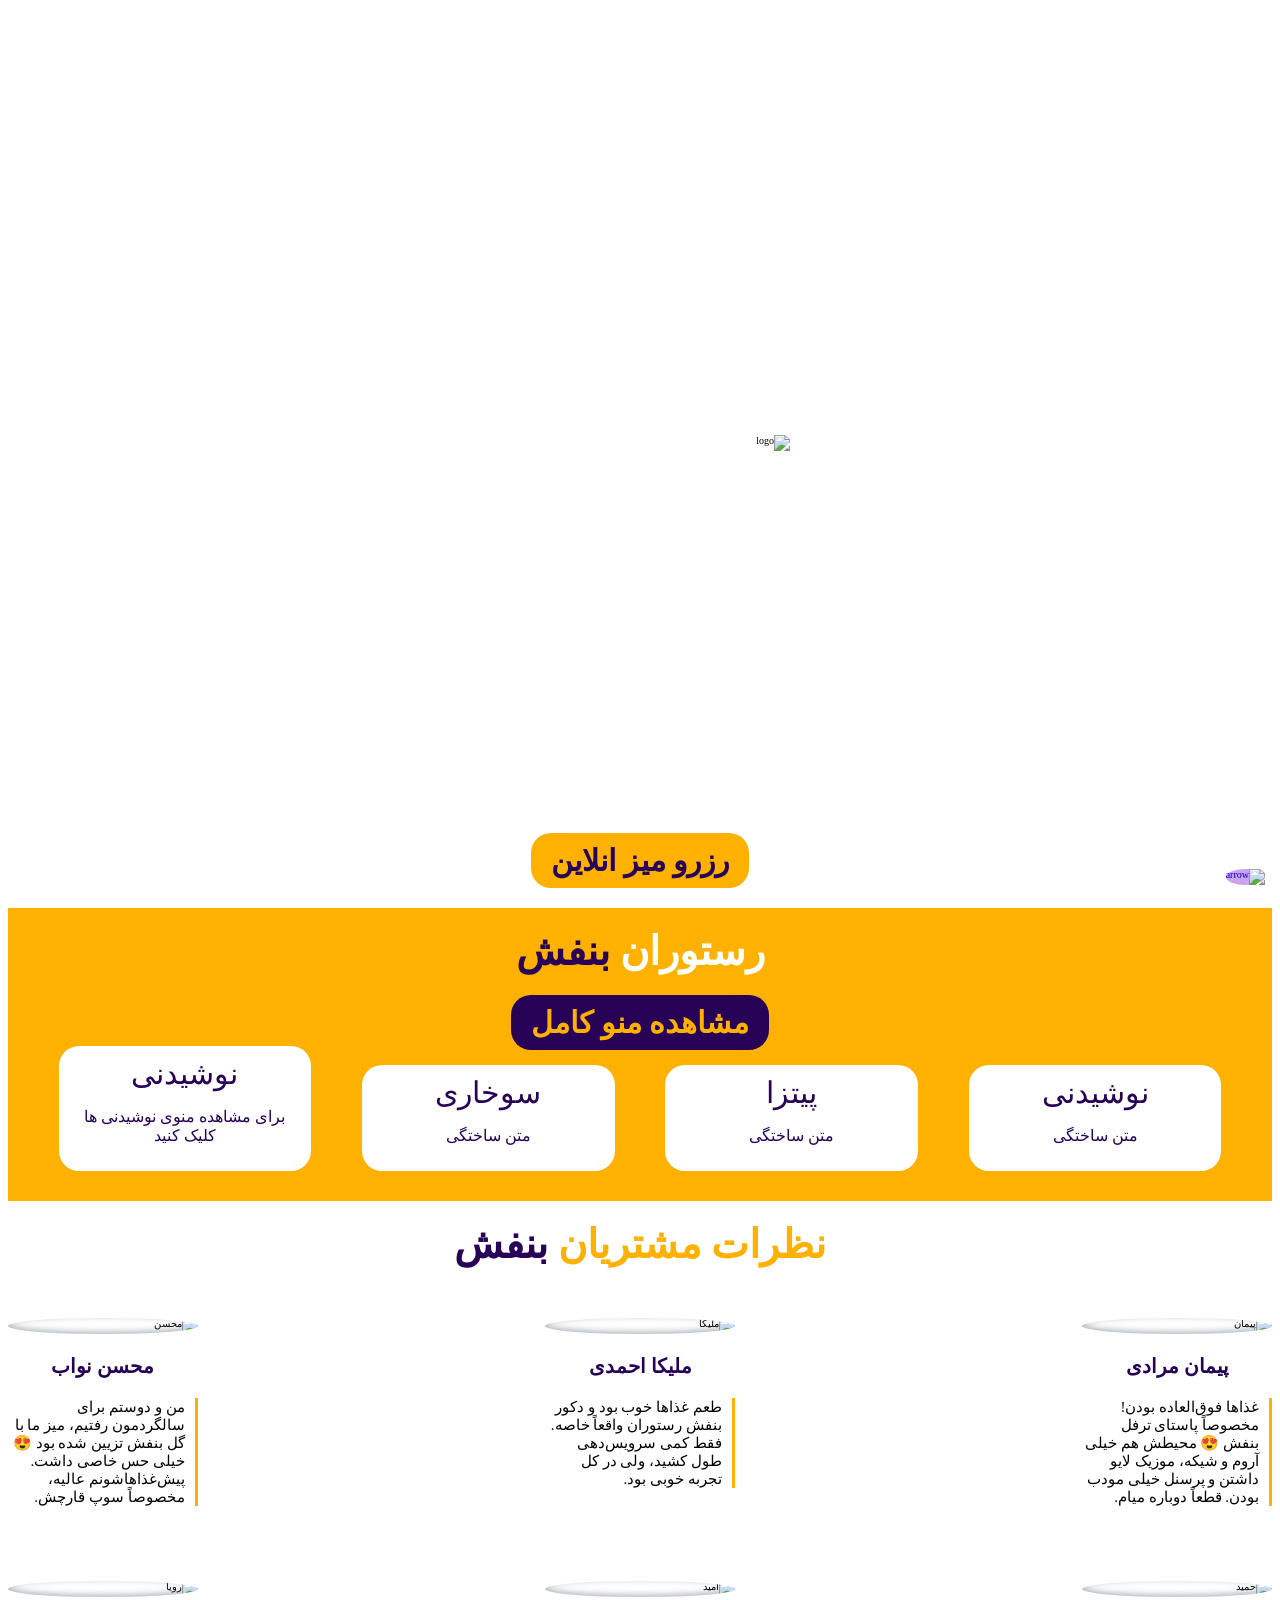
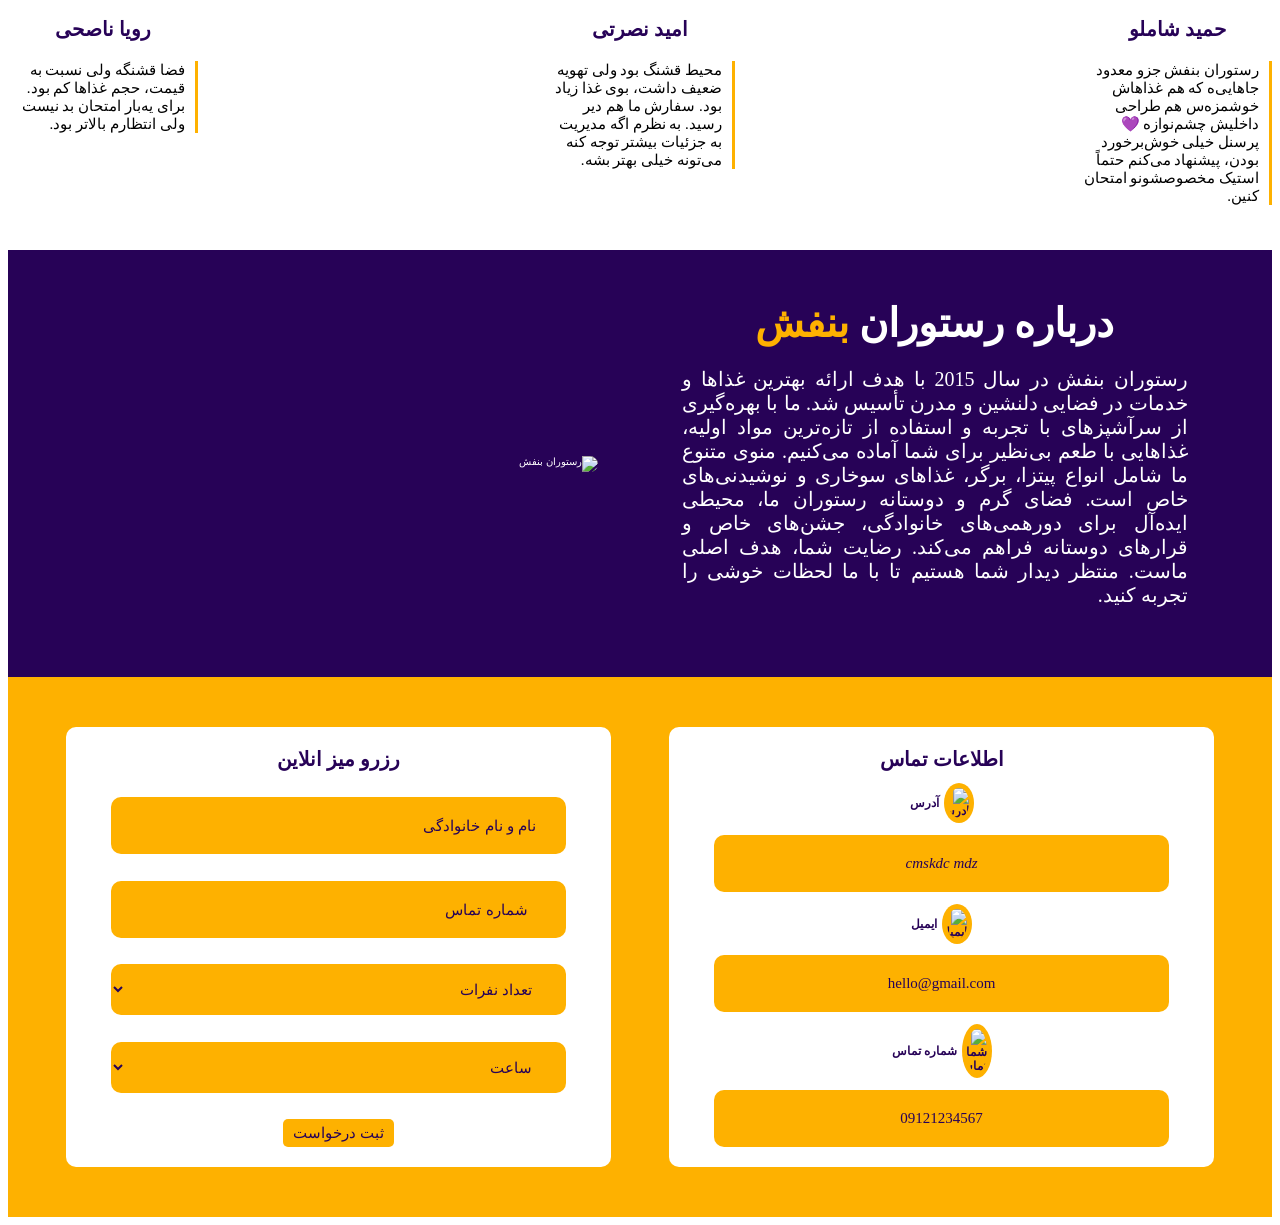
==== index.html @ ed935af2 "add drinks menu" ====
<!doctype html>
<html lang="fa" dir="rtl">
  <head>
    <meta charset="UTF-8" />
    <meta name="viewport" content="width=device-width, initial-scale=1.0" />
    <title>رستوران بنفش</title>
    <link rel="stylesheet" href="./styles/styles.css" />
    <link rel="stylesheet" href="./styles/normalize.css" />
    <link rel="shortcut icon" href="./images/fav.png" type="image/x-icon" />
  </head>
  <body>
    <header class="header" id="header">
      <nav class="navbar">
        <a href="./index.html" class="nav-item">خانه</a>
        <a href="#menu" class="nav-item">منو</a>
        <a href="#about-us" class="nav-item">درباره ما</a>
        <a href="#comments" class="nav-item">نظرات</a>
        <a href="#footer" class="nav-item">تماس با ما</a>
      </nav>
      <img src="./images/banafsh-logo.png" alt="logo" class="logo" />
      <a href="" class="button button-yellow">رزرو میز انلاین</a>
    </header>
    <main>
      <section class="menu" id="menu">
        <h1>
          رستوران
          <span class="purple">بنفش</span>
        </h1>
        <a href="" class="button button-purple">مشاهده منو کامل</a>
        <div class="menu-items">
          <figure class="menu-item">
            <img src="images/burger.png" alt="نوشیدنی" class="menu-item-img" />
            <figcaption class="menu-item-text">
              <h2>نوشیدنی</h2>
              <p>متن ساختگی</p>
            </figcaption>
          </figure>
          <figure class="menu-item">
            <img src="./images/pizza.png" alt="پیتزا" class="menu-item-img" />
            <figcaption class="menu-item-text">
              <h2>پیتزا</h2>
              <p>متن ساختگی</p>
            </figcaption>
          </figure>
          <figure class="menu-item">
            <img
              src="./images/barbecue.png"
              alt="سوخاری"
              class="menu-item-img"
            />
            <figcaption class="menu-item-text">
              <h2>سوخاری</h2>
              <p>متن ساختگی</p>
            </figcaption>
          </figure>
          <a href="./pages/drink.html">
            <figure class="menu-item">
              <img src="./images/drink.png" alt="برگر" class="menu-item-img" />
              <figcaption class="menu-item-text">
                <h2>نوشیدنی</h2>
                <p>برای مشاهده منوی نوشیدنی ها کلیک کنید</p>
              </figcaption>
            </figure>
          </a>
        </div>
      </section>
      <section class="comments" id="comments">
        <h2>
          نظرات مشتریان
          <span class="purple">بنفش</span>
        </h2>
        <div class="comment-items">
          <figure class="comment-item">
            <img
              src="./images/peyman.png"
              class="comment-item-img"
              alt="پیمان"
            />
            <figcaption class="comment-item-text">
              <h3>پیمان مرادی</h3>
              <p>
                غذاها فوق‌العاده بودن! مخصوصاً پاستای ترفل بنفش 😍 محیطش هم خیلی
                آروم و شیکه، موزیک لایو داشتن و پرسنل خیلی مودب بودن. قطعاً
                دوباره میام.
              </p>
            </figcaption>
          </figure>
          <figure class="comment-item">
            <img
              src="./images/melika.png"
              class="comment-item-img"
              alt="ملیکا"
            />
            <figcaption class="comment-item-text">
              <h3>ملیکا احمدی</h3>
              <p>
                طعم غذاها خوب بود و دکور بنفش رستوران واقعاً خاصه. فقط کمی
                سرویس‌دهی طول کشید، ولی در کل تجربه خوبی بود.
              </p>
            </figcaption>
          </figure>
          <figure class="comment-item">
            <img
              src="./images/mohsen.png"
              class="comment-item-img"
              alt="محسن"
            />
            <figcaption class="comment-item-text">
              <h3>محسن نواب</h3>
              <p>
                من و دوستم برای سالگردمون رفتیم، میز ما با گل بنفش تزیین شده بود
                😍 خیلی حس خاصی داشت. پیش‌غذاهاشونم عالیه، مخصوصاً سوپ قارچش.
              </p>
            </figcaption>
          </figure>
          <figure class="comment-item">
            <img src="./images/hamid.png" class="comment-item-img" alt="حمید" />
            <figcaption class="comment-item-text">
              <h3>حمید شاملو</h3>
              <p>
                رستوران بنفش جزو معدود جاهایی‌ه که هم غذاهاش خوشمزه‌س هم طراحی
                داخلیش چشم‌نوازه 💜 پرسنل خیلی خوش‌برخورد بودن، پیشنهاد می‌کنم
                حتماً استیک مخصوصشونو امتحان کنین.
              </p>
            </figcaption>
          </figure>
          <figure class="comment-item">
            <img src="./images/omid.png" class="comment-item-img" alt="امید " />
            <figcaption class="comment-item-text">
              <h3>امید نصرتی</h3>
              <p>
                محیط قشنگ بود ولی تهویه ضعیف داشت، بوی غذا زیاد بود. سفارش ما هم
                دیر رسید. به نظرم اگه مدیریت به جزئیات بیشتر توجه کنه می‌تونه
                خیلی بهتر بشه.
              </p>
            </figcaption>
          </figure>
          <figure class="comment-item">
            <img src="./images/roya.png" class="comment-item-img" alt="رویا" />
            <figcaption class="comment-item-text">
              <h3>رویا ناصحی</h3>
              <p>
                فضا قشنگه ولی نسبت به قیمت، حجم غذاها کم بود. برای یه‌بار امتحان
                بد نیست ولی انتظارم بالاتر بود.
              </p>
            </figcaption>
          </figure>
        </div>
      </section>
      <section class="about-us" id="about-us">
        <div class="about-us-text">
          <h2>
            درباره رستوران
            <span class="yellow">بنفش</span>
          </h2>
          <p>
            رستوران بنفش در سال 2015 با هدف ارائه بهترین غذاها و خدمات در فضایی
            دلنشین و مدرن تأسیس شد. ما با بهره‌گیری از سرآشپزهای با تجربه و
            استفاده از تازه‌ترین مواد اولیه، غذاهایی با طعم بی‌نظیر برای شما
            آماده می‌کنیم. منوی متنوع ما شامل انواع پیتزا، برگر، غذاهای سوخاری و
            نوشیدنی‌های خاص است. فضای گرم و دوستانه رستوران ما، محیطی ایده‌آل
            برای دورهمی‌های خانوادگی، جشن‌های خاص و قرارهای دوستانه فراهم
            می‌کند. رضایت شما، هدف اصلی ماست. منتظر دیدار شما هستیم تا با ما
            لحظات خوشی را تجربه کنید.
          </p>
        </div>
        <img
          src="./images/banafsh.png"
          alt="رستوران بنفش"
          class="about-us-img"
        />
      </section>
    </main>
    <footer class="footer" id="footer">
      <section class="contact-us">
        <h2>اطلاعات تماس</h2>
        <div class="contact-us-item">
          <h3 class="contact-us-title">
            <img src="./images/location.svg" alt="ادرس" />
            آدرس
          </h3>
          <address>cmskdc mdz</address>
        </div>
        <div class="contact-us-item">
          <h3 class="contact-us-title">
            <img src="./images/mail.svg" alt="ایمیل" />
            ایمیل
          </h3>
          <a href="hello@gmail.com">hello@gmail.com</a>
        </div>
        <div class="contact-us-item">
          <h3 class="contact-us-title">
            <img src="./images/phone.svg" alt="شماره تماس" />
            شماره تماس
          </h3>
          <a href="tel:09121234567">09121234567</a>
        </div>
      </section>

      <form action="" class="form">
        <h2>رزرو میز انلاین</h2>
        <input
          type="text"
          name="name"
          id="name"
          placeholder="نام و نام خانوادگی"
          class="input"
        />
        <input
          type="tel"
          name="phone"
          id="phone"
          placeholder="  شماره تماس"
          class="input"
          dir="rtl"
        />
        <select name="" id="" class="input">
          <option value="">تعداد نفرات</option>
          <option value="1">یک</option>
          <option value="2">دو</option>
        </select>
        <select name="" id="" class="input">
          <option value="">ساعت</option>
          <option value="13">13</option>
          <option value="14">14</option>
        </select>
        <input type="submit" value="ثبت درخواست" class="form-button" />
      </form>
    </footer>
    <a href="#header" class="float">
      <img src="./images/arrow.svg" alt="arrow" />
    </a>
  </body>
</html>
---- styles/styles.css ----
/* general */
@font-face {
  font-family: vazir;
  src: url(../fonts/Vazirmatn-VariableFont_wght.ttf);
}

html {
  font-size: 62.5%;
  scroll-behavior: smooth;
}

body {
  font-family: vazir;
}

.yellow {
  color: var(--Yellow);
}
:root {
  --Purple: #270257;
  --Yellow: #feb100;
  --Black: #000000;
  --White: #ffffff;
  --Nav-button: rgba(255, 255, 255, 0.05);
  --Nav-hover: rgba(255, 255, 255, 0.1);
}

.header {
  display: flex;
  flex-direction: column;
  width: 100%;
  height: 100vh;
  align-items: center;
  justify-content: space-between;
  background: url("../images/banner.png");
  background-repeat: no-repeat;
  background-size: cover;
}
.navbar {
  display: flex;
  width: 100%;
  justify-content: flex-start;
  flex-wrap: wrap;
}
.nav-item {
  color: var(--White);
  background-color: var(--Nav-button);
  margin: 0.5rem;
  font-size: 2rem;
  padding: 0.5rem 1rem;
  border-radius: 1rem;
  transition: 0.2s ease-in-out;
}
.nav-item:hover {
  background-color: var(--Nav-hover);
  transform: translateY(0.2rem);
}
.logo {
  width: 30rem;
}

.button {
  background-color: var(--Yellow);
  color: var(--Purple);
  border-radius: 2rem;
  padding: 1rem 2rem;
  font-size: 3rem;
  font-weight: 600;

  transition: 0.2s ease-in-out;
}
.header .button {
  margin-bottom: 2rem;
}

.button-yellow {
  background-color: var(--Yellow);
  color: var(--Purple);
}

.button-yellow:hover,
.button-purple:hover {
  background-color: var(--White);
}

@media only screen and (max-width: 600px) {
  .header {
    background: url(../images/banner-mobile.png);
    background-size: cover;
  }
  .navbar {
    flex-direction: column;
  }
  .nav-item {
    width: max-content;
  }
  .logo {
    width: 20rem;
  }
}

/* menu */
.menu {
  background-color: var(--Yellow);
  display: flex;
  flex-direction: column;
  align-items: center;
  justify-content: space-between;
}
.menu h1 {
  padding: 2rem;
  color: var(--White);
  font-size: 4rem;
}

.purple {
  color: var(--Purple);
}
h1,
h2 {
  font-size: 4rem;
  margin: 0;
}

.button-purple {
  background-color: var(--Purple);
  color: var(--Yellow);
}

.menu-items {
  width: 100%;
  display: grid;
  grid-template-columns: 20% 20% 20% 20%;
  justify-content: space-evenly;
  align-content: space-between;
}
.menu-item {
  display: flex;
  flex-direction: column;
  justify-content: space-between;
  cursor: pointer;
  transition: 0.2s ease-in-out;
  margin: 3rem 0;
}
.menu-item:hover {
  transform: scale(1.02);
}

.menu-item-text {
  background-color: var(--White);
  color: var(--Purple);
  text-align: center;
  border-radius: 2rem;
  padding: 1rem;
  box-sizing: border-box;
}
.menu-item-text p {
  font-size: medium;
  font-family: vazir;
}
.menu-item-text h2 {
  font-size: 3rem;
  font-weight: 500;
  font-family: vazir;
}
p {
  font-size: 1.5rem;
}

.menu-item-img {
  border-radius: 2rem;
  margin-bottom: -5rem;
}

@media only screen and (min-width: 768) {
  .menu {
    width: 100%;
  }
}
@media only screen and (max-width: 600px) {
  .menu-items {
    grid-template-columns: repeat(1, 1fr);
    margin: 3rem;
  }

  .menu-item {
    width: 90%;
    margin: 2rem;
  }
  .menu-item img {
    width: 100%;
  }
}

/* coments */
.comments {
  display: flex;
  flex-direction: column;
  align-items: center;
  justify-content: space-between;
}
.comments h2 {
  color: var(--Yellow);
  text-align: center;
  padding: 2rem;
}
.comment-items {
  width: 100%;
  display: grid;
  grid-template-columns: 15% 15% 15%;
  justify-content: space-between;
  /* align-content: space-between; */
  align-items: start;
}
.comment-item {
  display: flex;
  flex-direction: column;
  justify-content: space-between;
  margin: 3rem 0;
}
.comment-item-img {
  border-radius: 50%;
  box-shadow:
    rgba(50, 50, 93, 0.25) 0px 50px 100px -20px,
    rgba(0, 0, 0, 0.3) 0px 30px 60px -30px,
    rgba(10, 37, 64, 0.35) 0px -2px 6px 0px inset;
}
.comment-item-text h3 {
  text-align: center;
  font-size: 2rem;
  color: var(--Purple);
  font-family: vazir;
}

.comment-item-text p {
  text-align: justify;
  font-style: vazir;
  border-right: 0.3rem solid var(--Yellow);
  padding-right: 1rem;
  text-align: right;
}

@media only screen and (max-width: 992px) {
  .comment-items {
    grid-template-columns: 90% 90%;
  }
}
@media only screen and (max-width: 660px) {
  .comment-items {
    grid-template-columns: 50%;
    justify-content: center;
  }
}
/* about */
.about-us {
  display: flex;
  flex-direction: row;
  justify-content: space-evenly;
  align-items: center;
  background-color: var(--Purple);
  color: var(--White);
  padding: 5rem 0;
}
.about-us-img {
  width: 40%;
  border-radius: 5rem;
}

.about-us-text {
  text-align: center;
  width: 40%;
}
.about-us-text p {
  text-align: justify;
  font-size: 2rem;
}

@media only screen and (max-width: 992px) {
  .about-us {
    flex-direction: column;
    padding: 2rem 0;
  }
  .about-us-img,
  .about-us-text {
    width: 90%;
  }
}

/* footer */
.footer {
  color: var(--Purple);
  background-color: var(--Yellow);
  display: flex;
  flex-direction: row;
  justify-content: space-evenly;
  align-items: center;
  padding: 5rem 0;
}

.footer h2 {
  font-size: 2rem;
}
/* contact us */
.contact-us,
.form {
  width: 40%;
  height: 40rem;
  display: flex;
  flex-direction: column;
  justify-content: space-between;
  align-items: center;
  background-color: var(--White);
  padding: 2rem;
  border-radius: 1rem;
}
@media only screen and(max-width:768px) {
  .footer {
    flex-direction: column;
  }
  .contact-us,
  .form {
    width: 80%;
  }
  .contact-us {
    margin-bottom: 2rem;
  }
}

.contact-us-item {
  display: flex;
  flex-direction: column;
  align-items: center;
  width: 100%;
}
.contact-us-title {
  display: flex;
  flex-direction: row;
  align-items: center;
}
.contact-us-title img {
  width: 2rem;
  margin-left: 0.5rem;
  background-color: var(--Yellow);
  border-radius: 50%;
  padding: 0.5rem;
}

.contact-us-item a,
.contact-us-item address {
  color: var(--Purple);
  background-color: var(--Yellow);
  padding: 2rem;
  width: 90%;
  box-sizing: border-box;
  text-align: center;
  border-radius: 1rem;
  cursor: pointer;
  font-size: 1.5rem;
  transition: 0.2s ease-in-out;
}
a {
  text-decoration: none;
}

.contact-us-item a:hover,
.contact-us-item address:hover {
  background-color: var(--Purple);
  color: var(--White);
}
/* form */

.input {
  border: none;
  background-color: var(--Yellow);
  color: var(--Purple);
  padding: 2rem;
  box-sizing: border-box;
  text-indent: 1rem;
  border-radius: 1rem;
  width: 90%;
  font-size: 1.5rem;
  transition: 0.2s ease-in-out;
}
.form select {
  padding: 1.6rem 2rem;
}
.input::placeholder {
  color: var(--Purple);
}
.input:focus {
  outline: none;
  background-color: var(--Purple);
  color: var(--White);
}
.form-button {
  border: none;
  color: var(--Purple);
  background-color: var(--Yellow);
  padding: 0.5rem 1rem;
  border-radius: 0.5rem;
  cursor: pointer;
  font-size: 1.5rem;
  transition: 0.2s ease-in-out;
}

.form-button:hover {
  background-color: var(--Purple);
  color: var(--White);
}
.float {
  position: fixed;
  bottom: 1.5rem;
  right: 1.5rem;
  background-color: rgba(157, 76, 223, 0.521);
  /* border: solid var(--Purple); */
  border-radius: 50%;
}
@media only screen and (max-width: 600px) {
  .footer {
    display: grid;
    justify-content: center;
    align-content: center;
  }
  .contact-us,
  .form {
    margin: 1rem 0;
    width: 80%;
    font-family: vazir;
  }
  .about-us-text p {
    text-align: start;
    line-height: 1.5;
  }
}

/* drinks menu */

#drinks-title h3 {
  text-align: center;
  font-size: x-large;
  font-weight: 800;
  /* margin: 4rem 0 0 0; */
  color: #270257;
  background-color: #b790e991;
  padding: 3rem;
}
#drinks-containers {
  display: grid;
  grid-template-columns: repeat(2, 1fr);
  gap: 3rem;
  padding: 3rem;
  width: 70%;
  justify-self: center;
}
.drinks-items img {
  width: 100%;
  border-radius: 0.5rem;
}
.drinks-items {
  background-color: #d1cfcf52;
  padding: 2rem;
  border-radius: 0.5rem;
}
.drinks-items p {
  display: inline-block;
  font-family: vazir;
}
.drinks-items h3 {
  font-size: large;
  margin-top: 1rem;
  margin-bottom: 0;
}
.price {
  display: flex;
  align-items: center;
  justify-content: space-between;
}
.price button {
  background-color: #27025736;
  border: none;
  padding: 5px;
  border-radius: 0.5rem;
  font-family: vazir;
  font-size: small;
  cursor: pointer;
  transition: 0.4s ease-in-out;
}
.price button:hover {
  transform: scale(1.05);
}
@media only screen and (max-width: 600px) {
  #drinks-containers {
    grid-template-columns: repeat(1, 1fr);
    width:80%;
  }
}
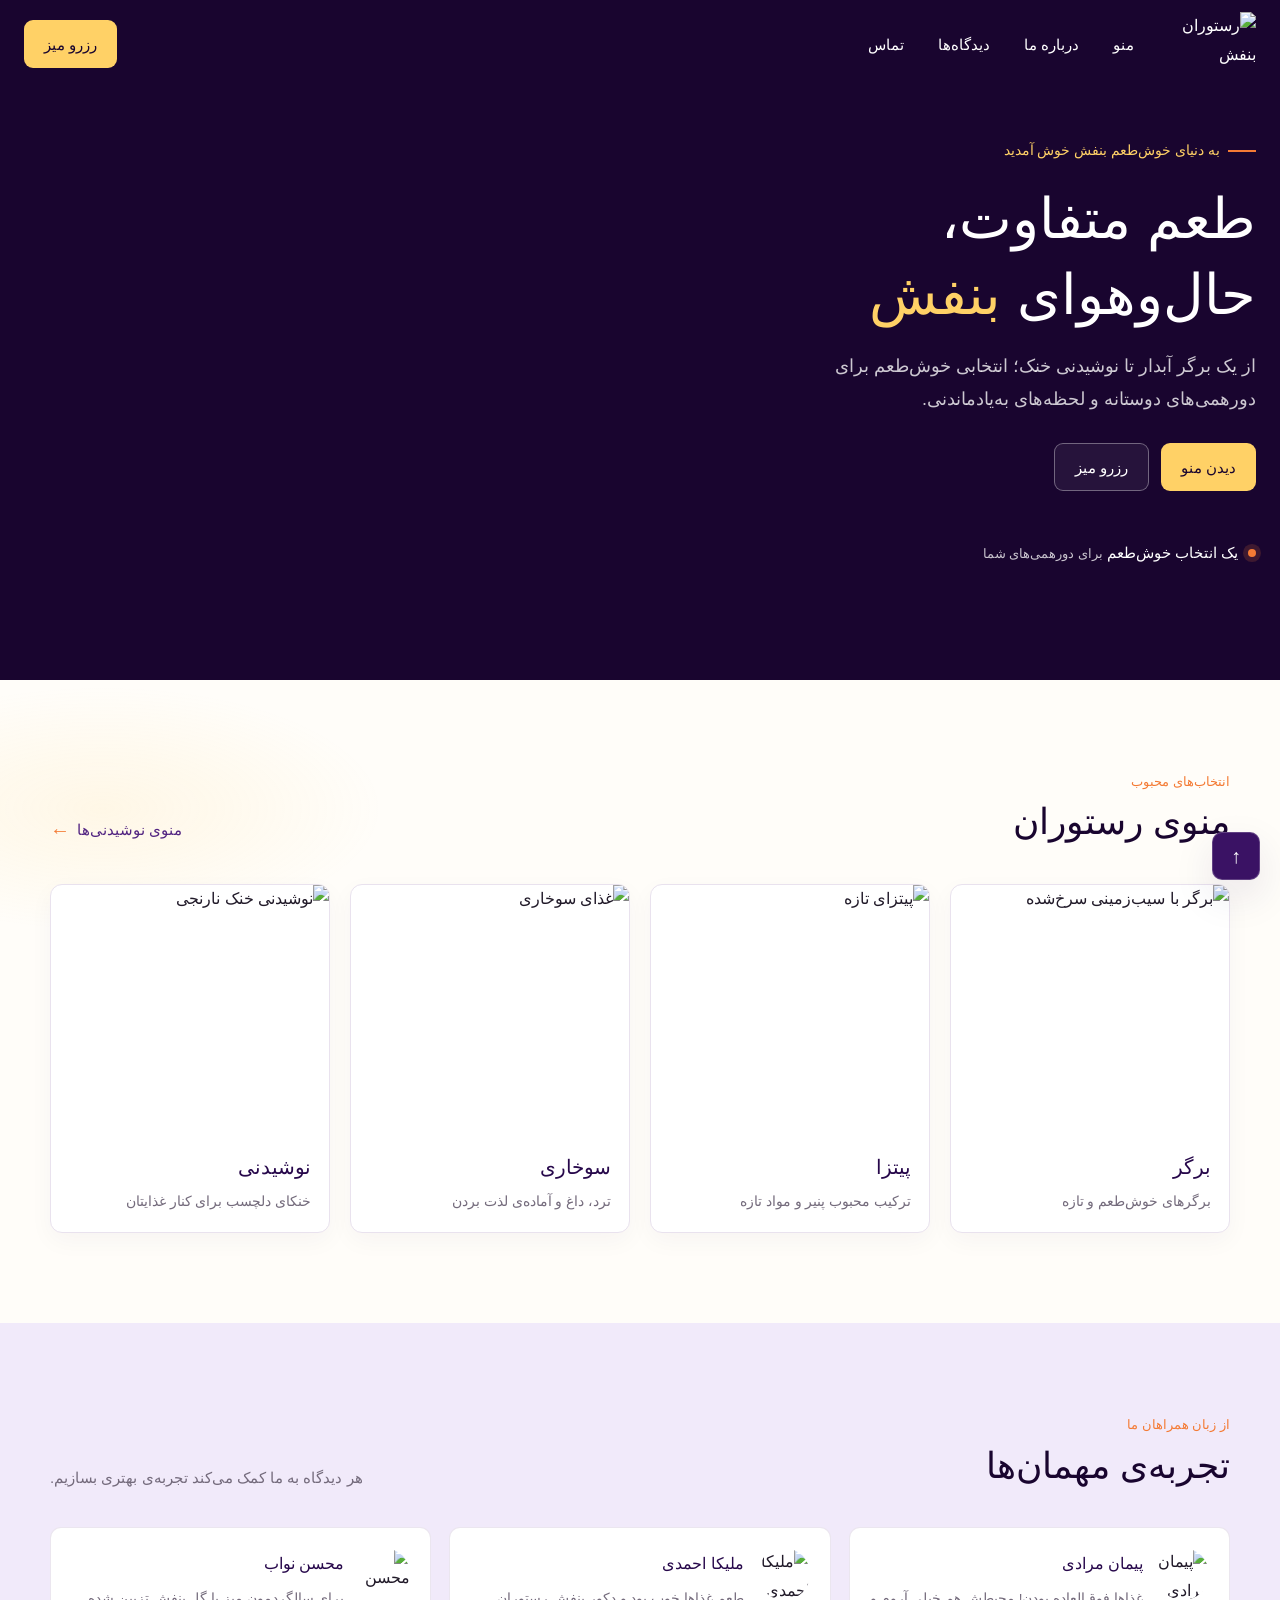
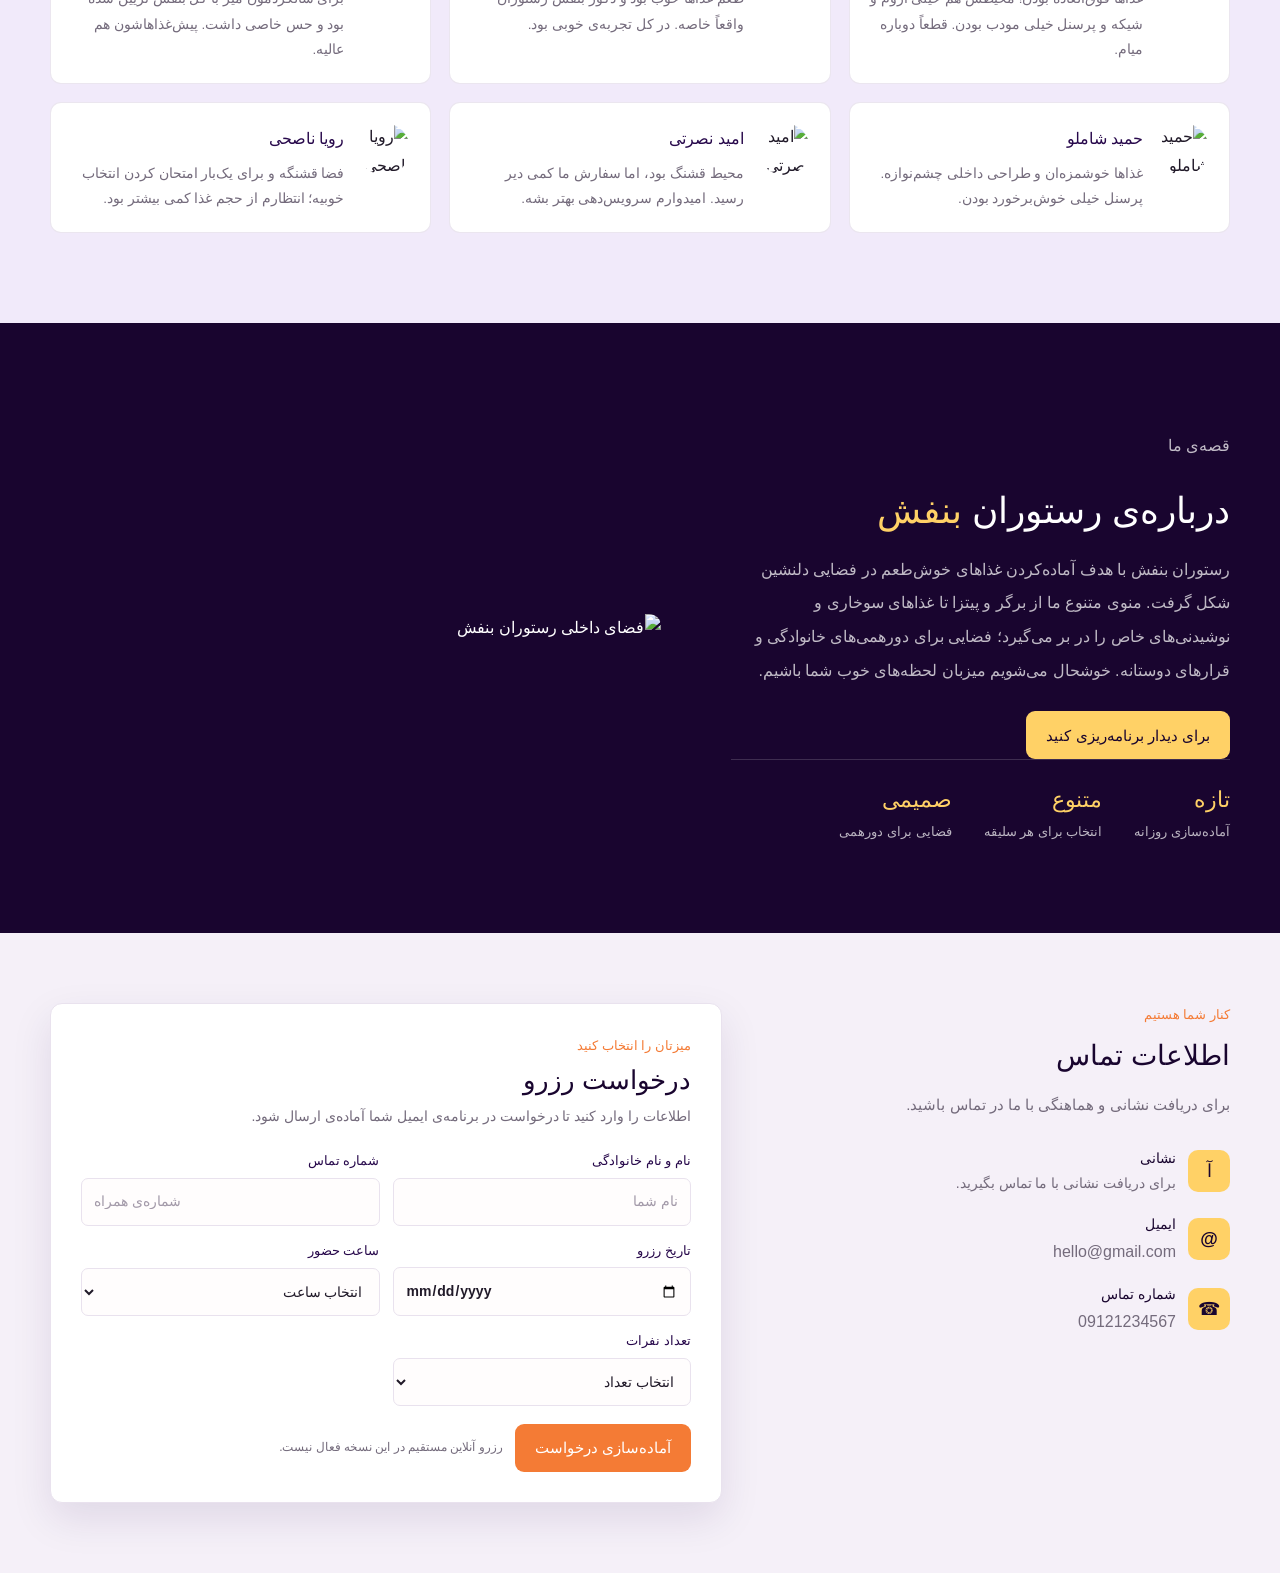
==== commit 41269ea0: "edit ui ux & debugging" ====
--- a/index.html
+++ b/index.html
@@ -1,234 +1,360 @@
 <!doctype html>
-<html lang="fa" dir="rtl">
+<html lang="fa-IR" dir="rtl">
   <head>
     <meta charset="UTF-8" />
     <meta name="viewport" content="width=device-width, initial-scale=1.0" />
-    <title>رستوران بنفش</title>
+    <meta
+      name="description"
+      content="رستوران بنفش؛ تجربه‌ای متفاوت از طعم‌های دوست‌داشتنی، نوشیدنی‌های تازه و فضایی صمیمی."
+    />
+    <meta name="theme-color" content="#19052f" />
+    <title>رستوران بنفش | طعمی برای لحظه‌های خوب</title>
     <link rel="stylesheet" href="./styles/styles.css" />
-    <link rel="stylesheet" href="./styles/normalize.css" />
-    <link rel="shortcut icon" href="./images/fav.png" type="image/x-icon" />
+    <link rel="icon" href="./images/fav.png" type="image/png" />
   </head>
   <body>
-    <header class="header" id="header">
-      <nav class="navbar">
-        <a href="./index.html" class="nav-item">خانه</a>
-        <a href="#menu" class="nav-item">منو</a>
-        <a href="#about-us" class="nav-item">درباره ما</a>
-        <a href="#comments" class="nav-item">نظرات</a>
-        <a href="#footer" class="nav-item">تماس با ما</a>
-      </nav>
-      <img src="./images/banafsh-logo.png" alt="logo" class="logo" />
-      <a href="" class="button button-yellow">رزرو میز انلاین</a>
+    <header class="hero" id="header">
+      <div class="site-header">
+        <a class="brand" href="./index.html" aria-label="رستوران بنفش، خانه">
+          <img src="./images/banafsh-logo.png" alt="رستوران بنفش" />
+        </a>
+        <nav class="navbar" aria-label="ناوبری اصلی">
+          <a href="#menu" class="nav-item">منو</a>
+          <a href="#about-us" class="nav-item">درباره ما</a>
+          <a href="#comments" class="nav-item">دیدگاه‌ها</a>
+          <a href="#footer" class="nav-item">تماس</a>
+        </nav>
+        <a href="#reservation" class="button">رزرو میز</a>
+      </div>
+      <div class="hero-content">
+        <p class="eyebrow">به دنیای خوش‌طعم بنفش خوش آمدید</p>
+        <h1>طعم متفاوت،<br />حال‌وهوای <span>بنفش</span></h1>
+        <p class="hero-copy">
+          از یک برگر آبدار تا نوشیدنی خنک؛ انتخابی خوش‌طعم برای دورهمی‌های
+          دوستانه و لحظه‌های به‌یادماندنی.
+        </p>
+        <div class="hero-actions">
+          <a href="#menu" class="button">دیدن منو</a>
+          <a href="#reservation" class="button button-outline">رزرو میز</a>
+        </div>
+        <div class="hero-note">
+          <span class="hero-note-mark" aria-hidden="true"></span>
+          <span><strong>یک انتخاب خوش‌طعم</strong> برای دورهمی‌های شما</span>
+        </div>
+      </div>
     </header>
+
     <main>
-      <section class="menu" id="menu">
-        <h1>
-          رستوران
-          <span class="purple">بنفش</span>
-        </h1>
-        <a href="" class="button button-purple">مشاهده منو کامل</a>
-        <div class="menu-items">
-          <figure class="menu-item">
-            <img src="images/burger.png" alt="نوشیدنی" class="menu-item-img" />
-            <figcaption class="menu-item-text">
-              <h2>نوشیدنی</h2>
-              <p>متن ساختگی</p>
-            </figcaption>
-          </figure>
-          <figure class="menu-item">
-            <img src="./images/pizza.png" alt="پیتزا" class="menu-item-img" />
-            <figcaption class="menu-item-text">
-              <h2>پیتزا</h2>
-              <p>متن ساختگی</p>
-            </figcaption>
-          </figure>
-          <figure class="menu-item">
-            <img
-              src="./images/barbecue.png"
-              alt="سوخاری"
-              class="menu-item-img"
-            />
-            <figcaption class="menu-item-text">
-              <h2>سوخاری</h2>
-              <p>متن ساختگی</p>
-            </figcaption>
-          </figure>
-          <a href="./pages/drink.html">
+      <section class="section menu-section" id="menu">
+        <div class="section-inner">
+          <div class="section-heading">
+            <div>
+              <p class="section-kicker">انتخاب‌های محبوب</p>
+              <h2>منوی رستوران</h2>
+            </div>
+            <a class="text-link" href="./pages/drink.html">
+              منوی نوشیدنی‌ها <span aria-hidden="true">←</span>
+            </a>
+          </div>
+          <div class="menu-items">
             <figure class="menu-item">
-              <img src="./images/drink.png" alt="برگر" class="menu-item-img" />
+              <img
+                src="./images/burger.png"
+                alt="برگر با سیب‌زمینی سرخ‌شده"
+                class="menu-item-img"
+              />
               <figcaption class="menu-item-text">
-                <h2>نوشیدنی</h2>
-                <p>برای مشاهده منوی نوشیدنی ها کلیک کنید</p>
-              </figcaption>
-            </figure>
-          </a>
+                <h3>برگر</h3>
+                <p>برگرهای خوش‌طعم و تازه</p>
+              </figcaption>
+            </figure>
+            <figure class="menu-item">
+              <img
+                src="./images/pizza.png"
+                alt="پیتزای تازه"
+                class="menu-item-img"
+              />
+              <figcaption class="menu-item-text">
+                <h3>پیتزا</h3>
+                <p>ترکیب محبوب پنیر و مواد تازه</p>
+              </figcaption>
+            </figure>
+            <figure class="menu-item">
+              <img
+                src="./images/barbecue.png"
+                alt="غذای سوخاری"
+                class="menu-item-img"
+              />
+              <figcaption class="menu-item-text">
+                <h3>سوخاری</h3>
+                <p>ترد، داغ و آماده‌ی لذت بردن</p>
+              </figcaption>
+            </figure>
+            <a
+              class="menu-item-link"
+              href="./pages/drink.html"
+              aria-label="مشاهده منوی نوشیدنی‌ها"
+            >
+              <figure class="menu-item">
+                <img
+                  src="./images/drink.png"
+                  alt="نوشیدنی خنک نارنجی"
+                  class="menu-item-img"
+                />
+                <figcaption class="menu-item-text">
+                  <h3>نوشیدنی</h3>
+                  <p>خنکای دلچسب برای کنار غذایتان</p>
+                </figcaption>
+              </figure>
+            </a>
+          </div>
         </div>
       </section>
-      <section class="comments" id="comments">
-        <h2>
-          نظرات مشتریان
-          <span class="purple">بنفش</span>
-        </h2>
-        <div class="comment-items">
-          <figure class="comment-item">
-            <img
-              src="./images/peyman.png"
-              class="comment-item-img"
-              alt="پیمان"
-            />
-            <figcaption class="comment-item-text">
-              <h3>پیمان مرادی</h3>
-              <p>
-                غذاها فوق‌العاده بودن! مخصوصاً پاستای ترفل بنفش 😍 محیطش هم خیلی
-                آروم و شیکه، موزیک لایو داشتن و پرسنل خیلی مودب بودن. قطعاً
-                دوباره میام.
-              </p>
-            </figcaption>
-          </figure>
-          <figure class="comment-item">
-            <img
-              src="./images/melika.png"
-              class="comment-item-img"
-              alt="ملیکا"
-            />
-            <figcaption class="comment-item-text">
-              <h3>ملیکا احمدی</h3>
-              <p>
-                طعم غذاها خوب بود و دکور بنفش رستوران واقعاً خاصه. فقط کمی
-                سرویس‌دهی طول کشید، ولی در کل تجربه خوبی بود.
-              </p>
-            </figcaption>
-          </figure>
-          <figure class="comment-item">
-            <img
-              src="./images/mohsen.png"
-              class="comment-item-img"
-              alt="محسن"
-            />
-            <figcaption class="comment-item-text">
-              <h3>محسن نواب</h3>
-              <p>
-                من و دوستم برای سالگردمون رفتیم، میز ما با گل بنفش تزیین شده بود
-                😍 خیلی حس خاصی داشت. پیش‌غذاهاشونم عالیه، مخصوصاً سوپ قارچش.
-              </p>
-            </figcaption>
-          </figure>
-          <figure class="comment-item">
-            <img src="./images/hamid.png" class="comment-item-img" alt="حمید" />
-            <figcaption class="comment-item-text">
-              <h3>حمید شاملو</h3>
-              <p>
-                رستوران بنفش جزو معدود جاهایی‌ه که هم غذاهاش خوشمزه‌س هم طراحی
-                داخلیش چشم‌نوازه 💜 پرسنل خیلی خوش‌برخورد بودن، پیشنهاد می‌کنم
-                حتماً استیک مخصوصشونو امتحان کنین.
-              </p>
-            </figcaption>
-          </figure>
-          <figure class="comment-item">
-            <img src="./images/omid.png" class="comment-item-img" alt="امید " />
-            <figcaption class="comment-item-text">
-              <h3>امید نصرتی</h3>
-              <p>
-                محیط قشنگ بود ولی تهویه ضعیف داشت، بوی غذا زیاد بود. سفارش ما هم
-                دیر رسید. به نظرم اگه مدیریت به جزئیات بیشتر توجه کنه می‌تونه
-                خیلی بهتر بشه.
-              </p>
-            </figcaption>
-          </figure>
-          <figure class="comment-item">
-            <img src="./images/roya.png" class="comment-item-img" alt="رویا" />
-            <figcaption class="comment-item-text">
-              <h3>رویا ناصحی</h3>
-              <p>
-                فضا قشنگه ولی نسبت به قیمت، حجم غذاها کم بود. برای یه‌بار امتحان
-                بد نیست ولی انتظارم بالاتر بود.
-              </p>
-            </figcaption>
-          </figure>
+
+      <section class="section comments-section" id="comments">
+        <div class="section-inner">
+          <div class="section-heading">
+            <div>
+              <p class="section-kicker">از زبان همراهان ما</p>
+              <h2>تجربه‌ی مهمان‌ها</h2>
+            </div>
+            <p class="section-description">
+              هر دیدگاه به ما کمک می‌کند تجربه‌ی بهتری بسازیم.
+            </p>
+          </div>
+          <div class="comment-items">
+            <figure class="comment-item">
+              <img
+                src="./images/peyman.png"
+                class="comment-item-img"
+                alt="پیمان مرادی"
+              />
+              <figcaption class="comment-item-text">
+                <h3>پیمان مرادی</h3>
+                <p>
+                  غذاها فوق‌العاده بودن! محیطش هم خیلی آروم و شیکه و پرسنل خیلی
+                  مودب بودن. قطعاً دوباره میام.
+                </p>
+              </figcaption>
+            </figure>
+            <figure class="comment-item">
+              <img
+                src="./images/melika.png"
+                class="comment-item-img"
+                alt="ملیکا احمدی"
+              />
+              <figcaption class="comment-item-text">
+                <h3>ملیکا احمدی</h3>
+                <p>
+                  طعم غذاها خوب بود و دکور بنفش رستوران واقعاً خاصه. در کل
+                  تجربه‌ی خوبی بود.
+                </p>
+              </figcaption>
+            </figure>
+            <figure class="comment-item">
+              <img
+                src="./images/mohsen.png"
+                class="comment-item-img"
+                alt="محسن نواب"
+              />
+              <figcaption class="comment-item-text">
+                <h3>محسن نواب</h3>
+                <p>
+                  برای سالگردمون میز با گل بنفش تزیین شده بود و حس خاصی داشت.
+                  پیش‌غذاهاشون هم عالیه.
+                </p>
+              </figcaption>
+            </figure>
+            <figure class="comment-item">
+              <img
+                src="./images/hamid.png"
+                class="comment-item-img"
+                alt="حمید شاملو"
+              />
+              <figcaption class="comment-item-text">
+                <h3>حمید شاملو</h3>
+                <p>
+                  غذاها خوشمزه‌ان و طراحی داخلی چشم‌نوازه. پرسنل خیلی خوش‌برخورد
+                  بودن.
+                </p>
+              </figcaption>
+            </figure>
+            <figure class="comment-item">
+              <img
+                src="./images/omid.png"
+                class="comment-item-img"
+                alt="امید نصرتی"
+              />
+              <figcaption class="comment-item-text">
+                <h3>امید نصرتی</h3>
+                <p>
+                  محیط قشنگ بود، اما سفارش ما کمی دیر رسید. امیدوارم سرویس‌دهی
+                  بهتر بشه.
+                </p>
+              </figcaption>
+            </figure>
+            <figure class="comment-item">
+              <img
+                src="./images/roya.png"
+                class="comment-item-img"
+                alt="رویا ناصحی"
+              />
+              <figcaption class="comment-item-text">
+                <h3>رویا ناصحی</h3>
+                <p>
+                  فضا قشنگه و برای یک‌بار امتحان کردن انتخاب خوبیه؛ انتظارم از
+                  حجم غذا کمی بیشتر بود.
+                </p>
+              </figcaption>
+            </figure>
+          </div>
         </div>
       </section>
-      <section class="about-us" id="about-us">
-        <div class="about-us-text">
-          <h2>
-            درباره رستوران
-            <span class="yellow">بنفش</span>
-          </h2>
-          <p>
-            رستوران بنفش در سال 2015 با هدف ارائه بهترین غذاها و خدمات در فضایی
-            دلنشین و مدرن تأسیس شد. ما با بهره‌گیری از سرآشپزهای با تجربه و
-            استفاده از تازه‌ترین مواد اولیه، غذاهایی با طعم بی‌نظیر برای شما
-            آماده می‌کنیم. منوی متنوع ما شامل انواع پیتزا، برگر، غذاهای سوخاری و
-            نوشیدنی‌های خاص است. فضای گرم و دوستانه رستوران ما، محیطی ایده‌آل
-            برای دورهمی‌های خانوادگی، جشن‌های خاص و قرارهای دوستانه فراهم
-            می‌کند. رضایت شما، هدف اصلی ماست. منتظر دیدار شما هستیم تا با ما
-            لحظات خوشی را تجربه کنید.
-          </p>
-        </div>
-        <img
-          src="./images/banafsh.png"
-          alt="رستوران بنفش"
-          class="about-us-img"
-        />
+
+      <section class="section about-section" id="about-us">
+        <div class="section-inner about-us">
+          <div class="about-copy">
+            <p class="section-kicker">قصه‌ی ما</p>
+            <h2>درباره‌ی رستوران <span>بنفش</span></h2>
+            <p>
+              رستوران بنفش با هدف آماده‌کردن غذاهای خوش‌طعم در فضایی دلنشین شکل
+              گرفت. منوی متنوع ما از برگر و پیتزا تا غذاهای سوخاری و نوشیدنی‌های
+              خاص را در بر می‌گیرد؛ فضایی برای دورهمی‌های خانوادگی و قرارهای
+              دوستانه. خوشحال می‌شویم میزبان لحظه‌های خوب شما باشیم.
+            </p>
+            <a href="#reservation" class="button"
+              >برای دیدار برنامه‌ریزی کنید</a
+            >
+            <div class="about-stats">
+              <div class="about-stat">
+                <strong>تازه</strong><span>آماده‌سازی روزانه</span>
+              </div>
+              <div class="about-stat">
+                <strong>متنوع</strong><span>انتخاب برای هر سلیقه</span>
+              </div>
+              <div class="about-stat">
+                <strong>صمیمی</strong><span>فضایی برای دورهمی</span>
+              </div>
+            </div>
+          </div>
+          <img
+            src="./images/banafsh.png"
+            alt="فضای داخلی رستوران بنفش"
+            class="about-us-img"
+          />
+        </div>
       </section>
     </main>
+
     <footer class="footer" id="footer">
-      <section class="contact-us">
-        <h2>اطلاعات تماس</h2>
-        <div class="contact-us-item">
-          <h3 class="contact-us-title">
-            <img src="./images/location.svg" alt="ادرس" />
-            آدرس
-          </h3>
-          <address>cmskdc mdz</address>
-        </div>
-        <div class="contact-us-item">
-          <h3 class="contact-us-title">
-            <img src="./images/mail.svg" alt="ایمیل" />
-            ایمیل
-          </h3>
-          <a href="hello@gmail.com">hello@gmail.com</a>
-        </div>
-        <div class="contact-us-item">
-          <h3 class="contact-us-title">
-            <img src="./images/phone.svg" alt="شماره تماس" />
-            شماره تماس
-          </h3>
-          <a href="tel:09121234567">09121234567</a>
-        </div>
-      </section>
-
-      <form action="" class="form">
-        <h2>رزرو میز انلاین</h2>
-        <input
-          type="text"
-          name="name"
-          id="name"
-          placeholder="نام و نام خانوادگی"
-          class="input"
-        />
-        <input
-          type="tel"
-          name="phone"
-          id="phone"
-          placeholder="  شماره تماس"
-          class="input"
-          dir="rtl"
-        />
-        <select name="" id="" class="input">
-          <option value="">تعداد نفرات</option>
-          <option value="1">یک</option>
-          <option value="2">دو</option>
-        </select>
-        <select name="" id="" class="input">
-          <option value="">ساعت</option>
-          <option value="13">13</option>
-          <option value="14">14</option>
-        </select>
-        <input type="submit" value="ثبت درخواست" class="form-button" />
-      </form>
+      <div class="footer-inner">
+        <section class="contact-us" aria-labelledby="contact-title">
+          <p class="section-kicker">کنار شما هستیم</p>
+          <h2 id="contact-title">اطلاعات تماس</h2>
+          <p class="contact-intro">
+            برای دریافت نشانی و هماهنگی با ما در تماس باشید.
+          </p>
+          <div class="contact-list">
+            <div class="contact-us-item">
+              <span class="contact-icon" aria-hidden="true">آ</span>
+              <div>
+                <h3>نشانی</h3>
+                <p>برای دریافت نشانی با ما تماس بگیرید.</p>
+              </div>
+            </div>
+            <div class="contact-us-item">
+              <span class="contact-icon" aria-hidden="true">@</span>
+              <div>
+                <h3>ایمیل</h3>
+                <a href="mailto:hello@gmail.com">hello@gmail.com</a>
+              </div>
+            </div>
+            <div class="contact-us-item">
+              <span class="contact-icon" aria-hidden="true">☎</span>
+              <div>
+                <h3>شماره تماس</h3>
+                <a href="tel:09121234567" dir="ltr">09121234567</a>
+              </div>
+            </div>
+          </div>
+        </section>
+
+        <form
+          class="reservation"
+          id="reservation"
+          action="mailto:hello@gmail.com"
+          method="post"
+          enctype="text/plain"
+        >
+          <p class="section-kicker">میزتان را انتخاب کنید</p>
+          <h2>درخواست رزرو</h2>
+          <p class="reservation-intro">
+            اطلاعات را وارد کنید تا درخواست در برنامه‌ی ایمیل شما آماده‌ی ارسال
+            شود.
+          </p>
+          <div class="form-grid">
+            <label class="input-wrap"
+              >نام و نام خانوادگی
+              <input
+                class="input"
+                type="text"
+                name="نام"
+                autocomplete="name"
+                placeholder="نام شما"
+                required
+              />
+            </label>
+            <label class="input-wrap"
+              >شماره تماس
+              <input
+                class="input"
+                type="tel"
+                name="شماره تماس"
+                autocomplete="tel"
+                inputmode="tel"
+                placeholder="شماره‌ی همراه"
+                required
+              />
+            </label>
+            <label class="input-wrap"
+              >تاریخ رزرو
+              <input class="input" type="date" name="تاریخ رزرو" required />
+            </label>
+            <label class="input-wrap"
+              >ساعت حضور
+              <select class="input" name="ساعت" required>
+                <option value="" selected disabled>انتخاب ساعت</option>
+                <option value="13:00">۱۳:۰۰</option>
+                <option value="14:00">۱۴:۰۰</option>
+                <option value="18:00">۱۸:۰۰</option>
+                <option value="19:00">۱۹:۰۰</option>
+                <option value="20:00">۲۰:۰۰</option>
+                <option value="21:00">۲۱:۰۰</option>
+              </select>
+            </label>
+            <label class="input-wrap"
+              >تعداد نفرات
+              <select class="input" name="تعداد نفرات" required>
+                <option value="" selected disabled>انتخاب تعداد</option>
+                <option value="1">یک نفر</option>
+                <option value="2">دو نفر</option>
+                <option value="3">سه نفر</option>
+                <option value="4">چهار نفر</option>
+                <option value="5+">پنج نفر یا بیشتر</option>
+              </select>
+            </label>
+          </div>
+          <div class="reservation-actions">
+            <button type="submit" class="button button-orange">
+              آماده‌سازی درخواست
+            </button>
+            <small>رزرو آنلاین مستقیم در این نسخه فعال نیست.</small>
+          </div>
+        </form>
+      </div>
     </footer>
-    <a href="#header" class="float">
-      <img src="./images/arrow.svg" alt="arrow" />
-    </a>
+    <a href="#header" class="back-to-top" aria-label="بازگشت به بالای صفحه"
+      >↑</a
+    >
   </body>
 </html>
--- a/styles/styles.css
+++ b/styles/styles.css
@@ -1,496 +1,1021 @@
-/* general */
 @font-face {
-  font-family: vazir;
-  src: url(../fonts/Vazirmatn-VariableFont_wght.ttf);
+  font-family: "Vazirmatn";
+  src: url("../fonts/Vazirmatn-VariableFont_wght.ttf") format("truetype");
+  font-style: normal;
+  font-weight: 100 900;
+  font-display: swap;
+}
+
+:root {
+  color-scheme: light;
+  --purple-950: #19052f;
+  --purple-900: #27084b;
+  --purple-800: #3a1264;
+  --purple-700: #512381;
+  --purple-100: #f1eafa;
+  --yellow: #ffd166;
+  --orange: #f47b35;
+  --ink: #211a29;
+  --muted: #746b7c;
+  --paper: #fffdf9;
+  --white: #ffffff;
+  --line: #e9e2ee;
+  --shadow: 0 1.6rem 4rem rgba(39, 8, 75, 0.1);
+  font-family: "Vazirmatn", sans-serif;
+  font-synthesis: none;
+  text-rendering: optimizeLegibility;
+}
+
+* {
+  box-sizing: border-box;
 }
 
 html {
+  min-width: 32rem;
   font-size: 62.5%;
   scroll-behavior: smooth;
+  scroll-padding-top: 9rem;
 }
 
 body {
-  font-family: vazir;
-}
-
-.yellow {
-  color: var(--Yellow);
-}
-:root {
-  --Purple: #270257;
-  --Yellow: #feb100;
-  --Black: #000000;
-  --White: #ffffff;
-  --Nav-button: rgba(255, 255, 255, 0.05);
-  --Nav-hover: rgba(255, 255, 255, 0.1);
-}
-
-.header {
+  margin: 0;
+  background: var(--paper);
+  color: var(--ink);
+  font-size: 1.6rem;
+  line-height: 1.8;
+}
+
+body,
+button,
+input,
+select {
+  font-family: "Vazirmatn", sans-serif;
+}
+
+img {
+  display: block;
+  max-width: 100%;
+}
+
+a {
+  color: inherit;
+  text-decoration: none;
+}
+
+button,
+input,
+select {
+  font: inherit;
+}
+
+button,
+a,
+input,
+select {
+  -webkit-tap-highlight-color: transparent;
+}
+
+:focus-visible {
+  outline: 0.3rem solid var(--orange);
+  outline-offset: 0.3rem;
+}
+
+.site-header {
+  position: relative;
+  z-index: 2;
+  width: min(100% - 4.8rem, 124rem);
+  min-height: 8.8rem;
+  margin-inline: auto;
+  display: flex;
+  align-items: center;
+  justify-content: space-between;
+  gap: 2.4rem;
+}
+
+.navbar {
+  display: flex;
+  align-items: center;
+  gap: 0.6rem;
+}
+
+.brand {
+  display: inline-flex;
+  align-items: center;
+  flex: 0 0 auto;
+}
+
+.brand img {
+  width: 8.4rem;
+  height: 6.4rem;
+  object-fit: contain;
+}
+
+.nav-item {
+  padding: 0.8rem 1.4rem;
+  border-radius: 0.8rem;
+  color: inherit;
+  font-size: 1.5rem;
+  transition:
+    background-color 180ms ease,
+    color 180ms ease;
+}
+
+.nav-item:hover {
+  background: rgba(255, 255, 255, 0.12);
+}
+
+.button {
+  display: inline-flex;
+  min-height: 4.8rem;
+  align-items: center;
+  justify-content: center;
+  gap: 0.8rem;
+  padding: 0.9rem 2rem;
+  border: 0;
+  border-radius: 0.9rem;
+  background: var(--yellow);
+  color: var(--purple-950);
+  font-size: 1.5rem;
+  font-weight: 700;
+  cursor: pointer;
+  transition:
+    transform 180ms ease,
+    background-color 180ms ease;
+}
+
+.button:hover {
+  transform: translateY(-0.2rem);
+  background: #ffe09a;
+}
+
+.button-orange {
+  background: var(--orange);
+  color: var(--white);
+}
+
+.button-orange:hover {
+  background: #e96825;
+}
+
+.hero {
+  min-height: 68rem;
+  overflow: hidden;
+  background-color: var(--purple-950);
+  background-image:
+    linear-gradient(
+      90deg,
+      rgba(25, 5, 47, 0.12) 0%,
+      rgba(25, 5, 47, 0.18) 35%,
+      #19052f 75%
+    ),
+    url("../images/banner.png");
+  background-repeat: no-repeat;
+  background-position:
+    center,
+    left center;
+  background-size: cover;
+  color: var(--white);
+}
+
+.hero .site-header {
+  width: min(100% - 4.8rem, 124rem);
+}
+
+.hero .site-header > .button {
+  margin-inline-start: auto;
+}
+
+.hero-content {
+  width: min(100% - 4.8rem, 124rem);
+  min-height: 55rem;
+  margin-inline: auto;
   display: flex;
   flex-direction: column;
+  align-items: flex-start;
+  justify-content: center;
+  padding: 5rem 0 10rem;
+}
+
+.eyebrow {
+  display: inline-flex;
+  align-items: center;
+  gap: 0.8rem;
+  margin: 0 0 1.8rem;
+  color: var(--yellow);
+  font-size: 1.4rem;
+  font-weight: 700;
+}
+
+.eyebrow::before {
+  width: 2.8rem;
+  height: 0.2rem;
+  background: var(--orange);
+  content: "";
+}
+
+.hero h1 {
+  max-width: 65rem;
+  margin: 0;
+  font-size: 5.6rem;
+  line-height: 1.35;
+  font-weight: 800;
+}
+
+.hero h1 span {
+  color: var(--yellow);
+}
+
+.hero-copy {
+  max-width: 49rem;
+  margin: 1.8rem 0 2.8rem;
+  color: rgba(255, 255, 255, 0.78);
+  font-size: 1.8rem;
+}
+
+.hero-actions {
+  display: flex;
+  flex-wrap: wrap;
+  align-items: center;
+  gap: 1.2rem;
+}
+
+.button-outline {
+  border: 0.1rem solid rgba(255, 255, 255, 0.35);
+  background: rgba(255, 255, 255, 0.06);
+  color: var(--white);
+}
+
+.button-outline:hover {
+  background: rgba(255, 255, 255, 0.14);
+}
+
+.hero-note {
+  display: flex;
+  align-items: center;
+  gap: 1rem;
+  margin-top: 4.8rem;
+  color: rgba(255, 255, 255, 0.76);
+  font-size: 1.3rem;
+}
+
+.hero-note strong {
+  color: var(--white);
+  font-size: 1.5rem;
+}
+
+.hero-note-mark {
+  width: 0.8rem;
+  height: 0.8rem;
+  border-radius: 50%;
+  background: var(--orange);
+  box-shadow: 0 0 0 0.5rem rgba(244, 123, 53, 0.17);
+}
+
+.section {
+  padding: 9rem 2.4rem;
+}
+
+.section-inner {
+  width: min(100%, 118rem);
+  margin-inline: auto;
+}
+
+.section-heading {
+  display: flex;
+  align-items: flex-end;
+  justify-content: space-between;
+  gap: 2rem;
+  margin-bottom: 3.6rem;
+}
+
+.section-kicker {
+  margin: 0 0 0.4rem;
+  color: var(--orange);
+  font-size: 1.3rem;
+  font-weight: 700;
+}
+
+.section-heading h2,
+.about-copy h2,
+.reservation h2 {
+  margin: 0;
+  color: var(--purple-950);
+  font-size: 3.6rem;
+  line-height: 1.4;
+}
+
+.section-description {
+  max-width: 43rem;
+  margin: 0;
+  color: var(--muted);
+  font-size: 1.5rem;
+}
+
+.text-link {
+  display: inline-flex;
+  align-items: center;
+  gap: 0.7rem;
+  color: var(--purple-700);
+  font-size: 1.5rem;
+  font-weight: 700;
+  white-space: nowrap;
+}
+
+.text-link span {
+  color: var(--orange);
+  font-size: 2rem;
+  transition: transform 180ms ease;
+}
+
+.text-link:hover span {
+  transform: translateX(-0.4rem);
+}
+
+.menu-section {
+  background:
+    radial-gradient(
+      ellipse at 8% 20%,
+      rgba(255, 209, 102, 0.13),
+      transparent 28rem
+    ),
+    var(--paper);
+}
+
+.menu-items {
+  display: grid;
+  grid-template-columns: repeat(4, minmax(0, 1fr));
+  gap: 2rem;
+}
+
+.menu-item {
+  min-width: 0;
+  margin: 0;
+  overflow: hidden;
+  border: 0.1rem solid var(--line);
+  border-radius: 1.2rem;
+  background: var(--white);
+  box-shadow: 0 0.8rem 2.4rem rgba(39, 8, 75, 0.04);
+  transition:
+    transform 180ms ease,
+    box-shadow 180ms ease;
+}
+
+.menu-item:hover {
+  transform: translateY(-0.5rem);
+  box-shadow: var(--shadow);
+}
+
+.menu-item-link {
+  display: block;
+  height: 100%;
+}
+
+.menu-item-img {
   width: 100%;
-  height: 100vh;
-  align-items: center;
-  justify-content: space-between;
-  background: url("../images/banner.png");
-  background-repeat: no-repeat;
-  background-size: cover;
-}
-.navbar {
+  aspect-ratio: 1.12;
+  object-fit: cover;
+}
+
+.menu-item-text {
+  padding: 1.6rem 1.8rem 1.8rem;
+}
+
+.menu-item-text h3 {
+  margin: 0;
+  color: var(--purple-900);
+  font-size: 2rem;
+}
+
+.menu-item-text p {
+  margin: 0.5rem 0 0;
+  color: var(--muted);
+  font-size: 1.35rem;
+}
+
+.comments-section {
+  background: var(--purple-100);
+}
+
+.about-section {
+  background: var(--purple-950);
+}
+
+.comment-items {
+  display: grid;
+  grid-template-columns: repeat(3, minmax(0, 1fr));
+  gap: 1.8rem;
+}
+
+.comment-item {
+  display: grid;
+  grid-template-columns: 5.2rem minmax(0, 1fr);
+  align-content: start;
+  column-gap: 1.4rem;
+  margin: 0;
+  padding: 2rem;
+  border: 0.1rem solid rgba(58, 18, 100, 0.1);
+  border-radius: 1.1rem;
+  background: var(--white);
+}
+
+.comment-item-img {
+  grid-row: span 2;
+  width: 5.2rem;
+  height: 5.2rem;
+  border-radius: 50%;
+  object-fit: cover;
+}
+
+.comment-item-text h3 {
+  margin: 0.2rem 0 0.7rem;
+  color: var(--purple-900);
+  font-size: 1.6rem;
+}
+
+.comment-item-text p {
+  grid-column: 1 / -1;
+  margin: 0;
+  color: var(--muted);
+  font-size: 1.35rem;
+  line-height: 1.9;
+}
+
+.about-us {
+  display: grid;
+  grid-template-columns: minmax(0, 0.9fr) minmax(0, 1.1fr);
+  align-items: center;
+  gap: 7rem;
+  background: var(--purple-950);
+  color: var(--white);
+}
+
+.about-us-img {
+  width: 100%;
+  max-height: 49rem;
+  border-radius: 1.2rem;
+  object-fit: cover;
+}
+
+.about-copy h2 {
+  color: var(--white);
+}
+
+.about-copy h2 span {
+  color: var(--yellow);
+}
+
+.about-copy p {
+  margin: 1.6rem 0 2.4rem;
+  color: rgba(255, 255, 255, 0.72);
+  font-size: 1.6rem;
+  line-height: 2.1;
+}
+
+.about-stats {
   display: flex;
-  width: 100%;
-  justify-content: flex-start;
   flex-wrap: wrap;
-}
-.nav-item {
-  color: var(--White);
-  background-color: var(--Nav-button);
-  margin: 0.5rem;
-  font-size: 2rem;
-  padding: 0.5rem 1rem;
-  border-radius: 1rem;
-  transition: 0.2s ease-in-out;
-}
-.nav-item:hover {
-  background-color: var(--Nav-hover);
-  transform: translateY(0.2rem);
-}
-.logo {
-  width: 30rem;
-}
-
-.button {
-  background-color: var(--Yellow);
-  color: var(--Purple);
-  border-radius: 2rem;
-  padding: 1rem 2rem;
-  font-size: 3rem;
-  font-weight: 600;
-
-  transition: 0.2s ease-in-out;
-}
-.header .button {
-  margin-bottom: 2rem;
-}
-
-.button-yellow {
-  background-color: var(--Yellow);
-  color: var(--Purple);
-}
-
-.button-yellow:hover,
-.button-purple:hover {
-  background-color: var(--White);
-}
-
-@media only screen and (max-width: 600px) {
-  .header {
-    background: url(../images/banner-mobile.png);
-    background-size: cover;
-  }
-  .navbar {
-    flex-direction: column;
-  }
-  .nav-item {
-    width: max-content;
-  }
-  .logo {
-    width: 20rem;
-  }
-}
-
-/* menu */
-.menu {
-  background-color: var(--Yellow);
-  display: flex;
-  flex-direction: column;
-  align-items: center;
-  justify-content: space-between;
-}
-.menu h1 {
-  padding: 2rem;
-  color: var(--White);
-  font-size: 4rem;
-}
-
-.purple {
-  color: var(--Purple);
-}
-h1,
-h2 {
-  font-size: 4rem;
-  margin: 0;
-}
-
-.button-purple {
-  background-color: var(--Purple);
-  color: var(--Yellow);
-}
-
-.menu-items {
-  width: 100%;
-  display: grid;
-  grid-template-columns: 20% 20% 20% 20%;
-  justify-content: space-evenly;
-  align-content: space-between;
-}
-.menu-item {
-  display: flex;
-  flex-direction: column;
-  justify-content: space-between;
-  cursor: pointer;
-  transition: 0.2s ease-in-out;
-  margin: 3rem 0;
-}
-.menu-item:hover {
-  transform: scale(1.02);
-}
-
-.menu-item-text {
-  background-color: var(--White);
-  color: var(--Purple);
-  text-align: center;
-  border-radius: 2rem;
-  padding: 1rem;
-  box-sizing: border-box;
-}
-.menu-item-text p {
-  font-size: medium;
-  font-family: vazir;
-}
-.menu-item-text h2 {
-  font-size: 3rem;
-  font-weight: 500;
-  font-family: vazir;
-}
-p {
+  gap: 3.2rem;
+  padding-top: 2rem;
+  border-top: 0.1rem solid rgba(255, 255, 255, 0.16);
+}
+
+.about-stat strong,
+.about-stat span {
+  display: block;
+}
+
+.about-stat strong {
+  color: var(--yellow);
+  font-size: 2.2rem;
+}
+
+.about-stat span {
+  color: rgba(255, 255, 255, 0.7);
+  font-size: 1.3rem;
+}
+
+.footer {
+  padding: 7rem 2.4rem;
+  background: #f5f0f8;
+}
+
+.footer-inner {
+  width: min(100%, 118rem);
+  margin-inline: auto;
+  display: grid;
+  grid-template-columns: 0.8fr 1.2fr;
+  gap: 6rem;
+}
+
+.contact-us h2 {
+  margin: 0 0 1rem;
+  color: var(--purple-950);
+  font-size: 2.8rem;
+}
+
+.contact-intro {
+  max-width: 38rem;
+  margin: 0 0 2.8rem;
+  color: var(--muted);
   font-size: 1.5rem;
 }
 
-.menu-item-img {
-  border-radius: 2rem;
-  margin-bottom: -5rem;
-}
-
-@media only screen and (min-width: 768) {
-  .menu {
-    width: 100%;
-  }
-}
-@media only screen and (max-width: 600px) {
-  .menu-items {
-    grid-template-columns: repeat(1, 1fr);
-    margin: 3rem;
-  }
-
-  .menu-item {
-    width: 90%;
-    margin: 2rem;
-  }
-  .menu-item img {
-    width: 100%;
-  }
-}
-
-/* coments */
-.comments {
-  display: flex;
-  flex-direction: column;
-  align-items: center;
-  justify-content: space-between;
-}
-.comments h2 {
-  color: var(--Yellow);
-  text-align: center;
-  padding: 2rem;
-}
-.comment-items {
-  width: 100%;
-  display: grid;
-  grid-template-columns: 15% 15% 15%;
-  justify-content: space-between;
-  /* align-content: space-between; */
-  align-items: start;
-}
-.comment-item {
-  display: flex;
-  flex-direction: column;
-  justify-content: space-between;
-  margin: 3rem 0;
-}
-.comment-item-img {
-  border-radius: 50%;
-  box-shadow:
-    rgba(50, 50, 93, 0.25) 0px 50px 100px -20px,
-    rgba(0, 0, 0, 0.3) 0px 30px 60px -30px,
-    rgba(10, 37, 64, 0.35) 0px -2px 6px 0px inset;
-}
-.comment-item-text h3 {
-  text-align: center;
-  font-size: 2rem;
-  color: var(--Purple);
-  font-family: vazir;
-}
-
-.comment-item-text p {
-  text-align: justify;
-  font-style: vazir;
-  border-right: 0.3rem solid var(--Yellow);
-  padding-right: 1rem;
-  text-align: right;
-}
-
-@media only screen and (max-width: 992px) {
-  .comment-items {
-    grid-template-columns: 90% 90%;
-  }
-}
-@media only screen and (max-width: 660px) {
-  .comment-items {
-    grid-template-columns: 50%;
-    justify-content: center;
-  }
-}
-/* about */
-.about-us {
-  display: flex;
-  flex-direction: row;
-  justify-content: space-evenly;
-  align-items: center;
-  background-color: var(--Purple);
-  color: var(--White);
-  padding: 5rem 0;
-}
-.about-us-img {
-  width: 40%;
-  border-radius: 5rem;
-}
-
-.about-us-text {
-  text-align: center;
-  width: 40%;
-}
-.about-us-text p {
-  text-align: justify;
-  font-size: 2rem;
-}
-
-@media only screen and (max-width: 992px) {
-  .about-us {
-    flex-direction: column;
-    padding: 2rem 0;
-  }
-  .about-us-img,
-  .about-us-text {
-    width: 90%;
-  }
-}
-
-/* footer */
-.footer {
-  color: var(--Purple);
-  background-color: var(--Yellow);
-  display: flex;
-  flex-direction: row;
-  justify-content: space-evenly;
-  align-items: center;
-  padding: 5rem 0;
-}
-
-.footer h2 {
-  font-size: 2rem;
-}
-/* contact us */
-.contact-us,
-.form {
-  width: 40%;
-  height: 40rem;
-  display: flex;
-  flex-direction: column;
-  justify-content: space-between;
-  align-items: center;
-  background-color: var(--White);
-  padding: 2rem;
-  border-radius: 1rem;
-}
-@media only screen and(max-width:768px) {
-  .footer {
-    flex-direction: column;
-  }
-  .contact-us,
-  .form {
-    width: 80%;
-  }
-  .contact-us {
-    margin-bottom: 2rem;
-  }
+.contact-list {
+  display: grid;
+  gap: 1.6rem;
 }
 
 .contact-us-item {
   display: flex;
-  flex-direction: column;
-  align-items: center;
+  align-items: center;
+  gap: 1.2rem;
+}
+
+.contact-icon {
+  width: 4.2rem;
+  height: 4.2rem;
+  display: grid;
+  flex: 0 0 auto;
+  place-items: center;
+  border-radius: 1rem;
+  background: var(--yellow);
+  color: var(--purple-950);
+  font-size: 1.8rem;
+  font-weight: 700;
+}
+
+.contact-us-item h3,
+.contact-us-item p {
+  margin: 0;
+  font-size: 1.4rem;
+}
+
+.contact-us-item h3 {
+  color: var(--purple-950);
+}
+
+.contact-us-item p,
+.contact-us-item a {
+  color: var(--muted);
+}
+
+.reservation {
+  padding: 3rem;
+  border: 0.1rem solid var(--line);
+  border-radius: 1.2rem;
+  background: var(--white);
+  box-shadow: var(--shadow);
+}
+
+.reservation h2 {
+  font-size: 2.6rem;
+}
+
+.reservation-intro {
+  margin: 0.6rem 0 2rem;
+  color: var(--muted);
+  font-size: 1.4rem;
+}
+
+.form-grid {
+  display: grid;
+  grid-template-columns: repeat(2, minmax(0, 1fr));
+  gap: 1.3rem;
+}
+
+.input-wrap {
+  display: grid;
+  gap: 0.5rem;
+  color: var(--purple-900);
+  font-size: 1.3rem;
+  font-weight: 600;
+}
+
+.input {
   width: 100%;
-}
-.contact-us-title {
+  min-height: 4.8rem;
+  padding: 1rem 1.2rem;
+  border: 0.1rem solid var(--line);
+  border-radius: 0.7rem;
+  background: #fffdfd;
+  color: var(--ink);
+  font-size: 1.4rem;
+}
+
+.input::placeholder {
+  color: #a39aa9;
+}
+
+.input:focus {
+  border-color: var(--purple-700);
+  outline: 0.2rem solid rgba(81, 35, 129, 0.12);
+}
+
+.reservation-actions {
   display: flex;
-  flex-direction: row;
-  align-items: center;
-}
-.contact-us-title img {
-  width: 2rem;
-  margin-left: 0.5rem;
-  background-color: var(--Yellow);
-  border-radius: 50%;
-  padding: 0.5rem;
-}
-
-.contact-us-item a,
-.contact-us-item address {
-  color: var(--Purple);
-  background-color: var(--Yellow);
-  padding: 2rem;
-  width: 90%;
-  box-sizing: border-box;
-  text-align: center;
+  align-items: center;
+  flex-wrap: wrap;
+  gap: 1.2rem;
+  margin-top: 1.8rem;
+}
+
+.reservation-actions small {
+  color: var(--muted);
+  font-size: 1.2rem;
+}
+
+.back-to-top {
+  position: fixed;
+  z-index: 3;
+  right: 2rem;
+  bottom: 2rem;
+  width: 4.8rem;
+  height: 4.8rem;
+  display: grid;
+  place-items: center;
+  border: 0.1rem solid rgba(255, 255, 255, 0.2);
   border-radius: 1rem;
-  cursor: pointer;
+  background: var(--purple-800);
+  box-shadow: var(--shadow);
+  color: var(--white);
+  font-size: 2rem;
+  transition:
+    background-color 180ms ease,
+    transform 180ms ease;
+}
+
+.back-to-top:hover {
+  transform: translateY(-0.3rem);
+  background: var(--orange);
+}
+
+.drinks-page {
+  min-height: 100vh;
+  background:
+    radial-gradient(
+      ellipse at 90% 5%,
+      rgba(244, 123, 53, 0.09),
+      transparent 32rem
+    ),
+    var(--paper);
+}
+
+.drinks-page .site-header {
+  color: var(--white);
+}
+
+.drinks-top {
+  background: var(--purple-950);
+}
+
+.drinks-hero {
+  width: min(100% - 4.8rem, 118rem);
+  min-height: 35rem;
+  margin: 2.4rem auto 0;
+  display: grid;
+  grid-template-columns: 1.1fr 0.9fr;
+  align-items: center;
+  gap: 4rem;
+  padding: 3.2rem 5rem;
+  overflow: hidden;
+  border-radius: 1.4rem;
+  background: var(--purple-900);
+  color: var(--white);
+}
+
+.drinks-hero h1 {
+  max-width: 55rem;
+  margin: 0;
+  font-size: 4.4rem;
+  line-height: 1.4;
+}
+
+.drinks-hero h1 span {
+  color: var(--yellow);
+}
+
+.drinks-hero p:not(.eyebrow) {
+  max-width: 46rem;
+  margin: 1rem 0 2rem;
+  color: rgba(255, 255, 255, 0.75);
   font-size: 1.5rem;
-  transition: 0.2s ease-in-out;
-}
-a {
-  text-decoration: none;
-}
-
-.contact-us-item a:hover,
-.contact-us-item address:hover {
-  background-color: var(--Purple);
-  color: var(--White);
-}
-/* form */
-
-.input {
-  border: none;
-  background-color: var(--Yellow);
-  color: var(--Purple);
-  padding: 2rem;
-  box-sizing: border-box;
-  text-indent: 1rem;
+}
+
+.drinks-hero-img {
+  width: 100%;
+  max-height: 28rem;
   border-radius: 1rem;
-  width: 90%;
-  font-size: 1.5rem;
-  transition: 0.2s ease-in-out;
-}
-.form select {
-  padding: 1.6rem 2rem;
-}
-.input::placeholder {
-  color: var(--Purple);
-}
-.input:focus {
-  outline: none;
-  background-color: var(--Purple);
-  color: var(--White);
-}
-.form-button {
-  border: none;
-  color: var(--Purple);
-  background-color: var(--Yellow);
-  padding: 0.5rem 1rem;
-  border-radius: 0.5rem;
-  cursor: pointer;
-  font-size: 1.5rem;
-  transition: 0.2s ease-in-out;
-}
-
-.form-button:hover {
-  background-color: var(--Purple);
-  color: var(--White);
-}
-.float {
-  position: fixed;
-  bottom: 1.5rem;
-  right: 1.5rem;
-  background-color: rgba(157, 76, 223, 0.521);
-  /* border: solid var(--Purple); */
-  border-radius: 50%;
-}
-@media only screen and (max-width: 600px) {
-  .footer {
-    display: grid;
-    justify-content: center;
-    align-content: center;
-  }
-  .contact-us,
-  .form {
-    margin: 1rem 0;
-    width: 80%;
-    font-family: vazir;
-  }
-  .about-us-text p {
-    text-align: start;
-    line-height: 1.5;
-  }
-}
-
-/* drinks menu */
-
-#drinks-title h3 {
-  text-align: center;
-  font-size: x-large;
-  font-weight: 800;
-  /* margin: 4rem 0 0 0; */
-  color: #270257;
-  background-color: #b790e991;
-  padding: 3rem;
-}
-#drinks-containers {
-  display: grid;
-  grid-template-columns: repeat(2, 1fr);
-  gap: 3rem;
-  padding: 3rem;
-  width: 70%;
-  justify-self: center;
-}
-.drinks-items img {
+  object-fit: cover;
+  box-shadow: 0 2rem 5rem rgba(0, 0, 0, 0.25);
+}
+
+.drinks-section {
+  padding-top: 6rem;
+}
+
+.drinks-count {
+  color: var(--muted);
+  font-size: 1.4rem;
+}
+
+.drinks-grid {
+  display: grid;
+  grid-template-columns: repeat(4, minmax(0, 1fr));
+  gap: 2rem;
+}
+
+.drinks-items {
+  min-width: 0;
+  overflow: hidden;
+  border: 0.1rem solid var(--line);
+  border-radius: 1.1rem;
+  background: var(--white);
+  box-shadow: 0 0.8rem 2.4rem rgba(39, 8, 75, 0.04);
+  transition:
+    transform 180ms ease,
+    box-shadow 180ms ease;
+}
+
+.drinks-items:hover {
+  transform: translateY(-0.4rem);
+  box-shadow: var(--shadow);
+}
+
+.drinks-items > img {
   width: 100%;
-  border-radius: 0.5rem;
-}
-.drinks-items {
-  background-color: #d1cfcf52;
-  padding: 2rem;
-  border-radius: 0.5rem;
-}
-.drinks-items p {
-  display: inline-block;
-  font-family: vazir;
-}
-.drinks-items h3 {
-  font-size: large;
-  margin-top: 1rem;
-  margin-bottom: 0;
-}
+  aspect-ratio: 1.3;
+  background: var(--purple-100);
+  object-fit: cover;
+}
+
+.drink-details {
+  padding: 1.6rem;
+}
+
+.drinks-items h2 {
+  min-height: 5.4rem;
+  margin: 0;
+  color: var(--purple-950);
+  font-size: 1.7rem;
+  line-height: 1.6;
+}
+
 .price {
   display: flex;
   align-items: center;
   justify-content: space-between;
-}
-.price button {
-  background-color: #27025736;
-  border: none;
-  padding: 5px;
-  border-radius: 0.5rem;
-  font-family: vazir;
-  font-size: small;
-  cursor: pointer;
-  transition: 0.4s ease-in-out;
-}
-.price button:hover {
-  transform: scale(1.05);
-}
-@media only screen and (max-width: 600px) {
-  #drinks-containers {
-    grid-template-columns: repeat(1, 1fr);
-    width:80%;
-  }
-}
+  gap: 1rem;
+  margin-top: 1.2rem;
+  padding-top: 1.2rem;
+  border-top: 0.1rem solid var(--line);
+}
+
+.price p {
+  margin: 0;
+  color: var(--muted);
+  font-size: 1.2rem;
+}
+
+.price strong {
+  display: block;
+  color: var(--purple-900);
+  font-size: 1.7rem;
+  white-space: nowrap;
+}
+
+.price .button {
+  min-height: 4rem;
+  padding: 0.7rem 1.2rem;
+  font-size: 1.2rem;
+  white-space: nowrap;
+}
+
+.drinks-footer {
+  margin-top: 4rem;
+  padding: 2.4rem;
+  background: var(--purple-950);
+  color: rgba(255, 255, 255, 0.78);
+  text-align: center;
+  font-size: 1.3rem;
+}
+
+.drinks-footer a {
+  color: var(--yellow);
+}
+
+@media (max-width: 1000px) {
+  .menu-items,
+  .drinks-grid {
+    grid-template-columns: repeat(2, minmax(0, 1fr));
+  }
+
+  .comment-items {
+    grid-template-columns: repeat(2, minmax(0, 1fr));
+  }
+
+  .about-us {
+    gap: 4rem;
+  }
+
+  .drinks-hero {
+    gap: 2.4rem;
+    padding: 3.2rem;
+  }
+}
+
+@media (max-width: 720px) {
+  html {
+    scroll-padding-top: 2rem;
+  }
+
+  .site-header,
+  .hero .site-header {
+    width: min(100% - 3.2rem, 60rem);
+    min-height: 7rem;
+    flex-wrap: wrap;
+    gap: 0.8rem 1.2rem;
+    padding: 1rem 0;
+  }
+
+  .brand img {
+    width: 6.4rem;
+    height: 4.8rem;
+  }
+
+  .navbar {
+    order: 3;
+    width: 100%;
+    justify-content: space-between;
+    gap: 0;
+    overflow-x: auto;
+  }
+
+  .nav-item {
+    flex: 0 0 auto;
+    padding: 0.6rem 0.8rem;
+    font-size: 1.3rem;
+  }
+
+  .site-header > .button {
+    min-height: 4rem;
+    margin-inline-start: auto;
+    padding: 0.7rem 1.2rem;
+    font-size: 1.3rem;
+  }
+
+  .hero {
+    min-height: 64rem;
+    background-image:
+      linear-gradient(
+        0deg,
+        rgba(25, 5, 47, 0.96) 4%,
+        rgba(25, 5, 47, 0.73) 60%,
+        rgba(25, 5, 47, 0.42)
+      ),
+      url("../images/banner-mobile.png");
+    background-position:
+      center,
+      center 28%;
+  }
+
+  .hero-content {
+    width: min(100% - 3.2rem, 60rem);
+    min-height: 51rem;
+    padding: 5rem 0 7rem;
+  }
+
+  .hero h1 {
+    font-size: 4rem;
+  }
+
+  .hero-copy {
+    font-size: 1.6rem;
+  }
+
+  .hero-note {
+    margin-top: 3.4rem;
+  }
+
+  .section {
+    padding: 6.4rem 1.6rem;
+  }
+
+  .section-heading {
+    align-items: flex-start;
+    flex-direction: column;
+    gap: 1rem;
+    margin-bottom: 2.4rem;
+  }
+
+  .section-heading h2,
+  .about-copy h2 {
+    font-size: 3rem;
+  }
+
+  .menu-items {
+    gap: 1.2rem;
+  }
+
+  .menu-item-text {
+    padding: 1.2rem;
+  }
+
+  .menu-item-text h3 {
+    font-size: 1.7rem;
+  }
+
+  .menu-item-text p {
+    font-size: 1.2rem;
+  }
+
+  .comment-items {
+    grid-template-columns: 1fr;
+  }
+
+  .about-us {
+    grid-template-columns: 1fr;
+    gap: 2.8rem;
+  }
+
+  .about-us-img {
+    max-height: 34rem;
+    order: 2;
+  }
+
+  .footer {
+    padding: 5rem 1.6rem;
+  }
+
+  .footer-inner {
+    grid-template-columns: 1fr;
+    gap: 3.2rem;
+  }
+
+  .reservation {
+    padding: 2rem;
+  }
+
+  .drinks-hero {
+    width: min(100% - 3.2rem, 60rem);
+    grid-template-columns: 1fr;
+    gap: 2rem;
+    margin-top: 1.6rem;
+    padding: 2.4rem;
+  }
+
+  .drinks-hero h1 {
+    font-size: 3.4rem;
+  }
+
+  .drinks-hero-img {
+    max-height: 22rem;
+    order: -1;
+  }
+
+  .drinks-section {
+    padding-top: 4.8rem;
+  }
+}
+
+@media (max-width: 420px) {
+  .site-header,
+  .hero .site-header {
+    width: calc(100% - 2.4rem);
+  }
+
+  .nav-item {
+    padding-inline: 0.55rem;
+    font-size: 1.2rem;
+  }
+
+  .menu-items,
+  .drinks-grid {
+    grid-template-columns: 1fr;
+  }
+
+  .menu-item-img {
+    aspect-ratio: 1.45;
+  }
+
+  .drinks-items > img {
+    aspect-ratio: 1.55;
+  }
+
+  .form-grid {
+    grid-template-columns: 1fr;
+  }
+
+  .reservation-actions {
+    align-items: stretch;
+    flex-direction: column;
+  }
+}
+
+@media (prefers-reduced-motion: reduce) {
+  *,
+  *::before,
+  *::after {
+    scroll-behavior: auto !important;
+    transition-duration: 0.01ms !important;
+  }
+}
